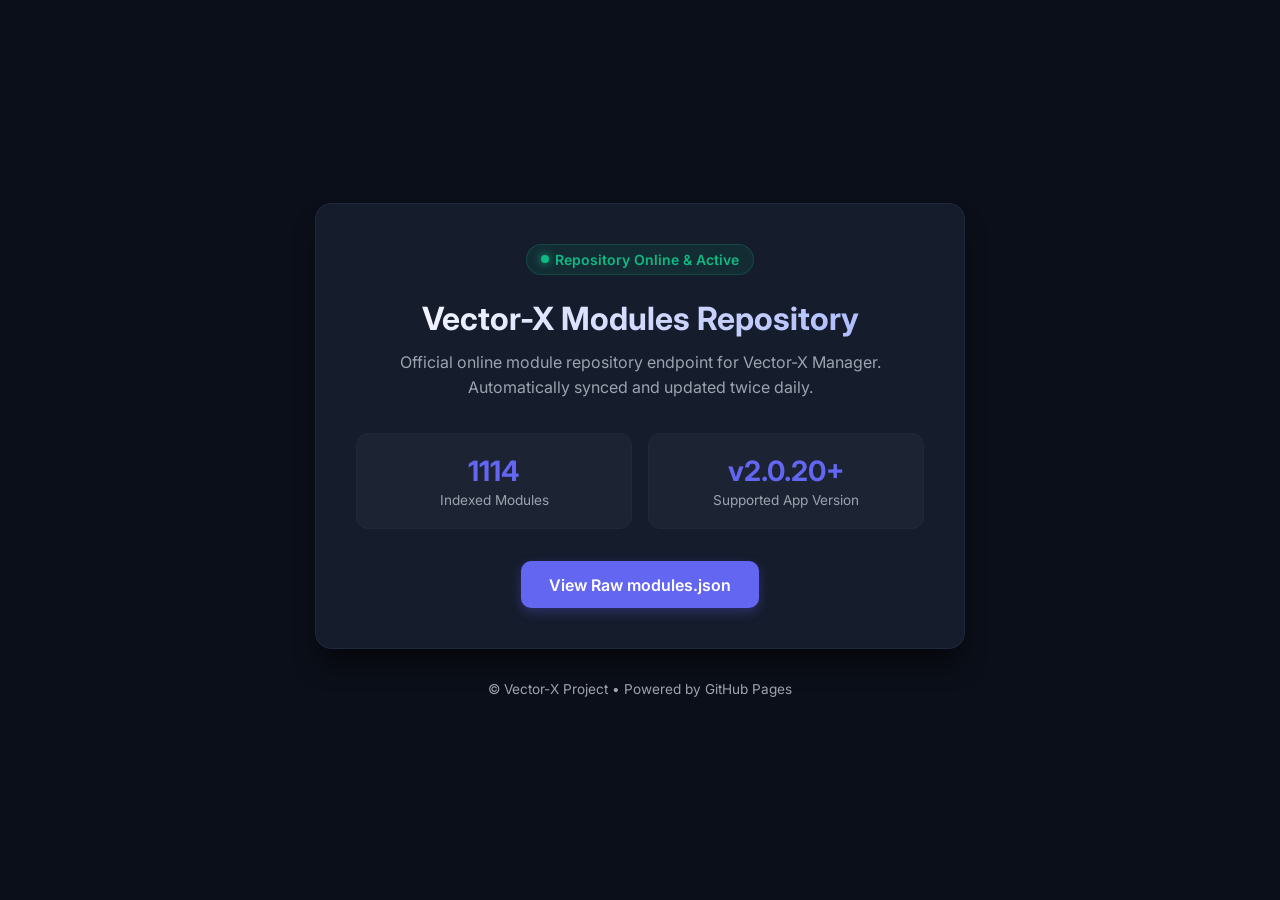
==== index.html @ 31c5edbc "Auto-update modules.json be198a957a467368be9894625952ea8dfa7491eb" ====
<!DOCTYPE html>
<html lang="en">
<head>
    <meta charset="UTF-8">
    <meta name="viewport" content="width=device-width, initial-scale=1.0">
    <title>Vector-X Modules Repository</title>
    <link rel="preconnect" href="https://fonts.googleapis.com">
    <link rel="preconnect" href="https://fonts.gstatic.com" crossorigin>
    <link href="https://fonts.googleapis.com/css2?family=Inter:wght@300;400;600;700&display=swap" rel="stylesheet">
    <style>
        :root {
            --bg-color: #0b0f19;
            --card-bg: #151c2c;
            --accent-color: #6366f1;
            --accent-hover: #4f46e5;
            --text-main: #f3f4f6;
            --text-muted: #9ca3af;
            --border-color: #1f293d;
            --success-color: #10b981;
        }
        * { margin: 0; padding: 0; box-sizing: border-box; font-family: 'Inter', sans-serif; }
        body {
            background-color: var(--bg-color);
            color: var(--text-main);
            min-height: 100vh;
            display: flex;
            flex-direction: column;
            justify-content: center;
            align-items: center;
            padding: 2rem 1rem;
        }
        .container {
            max-width: 650px;
            width: 100%;
            background: var(--card-bg);
            border: 1px solid var(--border-color);
            border-radius: 16px;
            padding: 2.5rem;
            box-shadow: 0 20px 25px -5px rgba(0, 0, 0, 0.5);
            text-align: center;
        }
        .badge {
            display: inline-flex;
            align-items: center;
            gap: 6px;
            background: rgba(16, 185, 129, 0.1);
            color: var(--success-color);
            padding: 6px 14px;
            border-radius: 20px;
            font-size: 0.875rem;
            font-weight: 600;
            margin-bottom: 1.5rem;
            border: 1px solid rgba(16, 185, 129, 0.2);
        }
        .dot {
            width: 8px;
            height: 8px;
            background-color: var(--success-color);
            border-radius: 50%;
            display: inline-block;
            box-shadow: 0 0 8px var(--success-color);
        }
        h1 {
            font-size: 2rem;
            font-weight: 700;
            margin-bottom: 0.75rem;
            background: linear-gradient(135deg, #fff 0%, #a5b4fc 100%);
            -webkit-background-clip: text;
            -webkit-text-fill-color: transparent;
        }
        p {
            color: var(--text-muted);
            font-size: 1rem;
            line-height: 1.6;
            margin-bottom: 2rem;
        }
        .stats-grid {
            display: grid;
            grid-template-columns: 1fr 1fr;
            gap: 1rem;
            margin-bottom: 2rem;
        }
        .stat-card {
            background: rgba(255, 255, 255, 0.03);
            border: 1px solid var(--border-color);
            border-radius: 12px;
            padding: 1.25rem;
        }
        .stat-val {
            font-size: 1.75rem;
            font-weight: 700;
            color: var(--accent-color);
        }
        .stat-lbl {
            font-size: 0.85rem;
            color: var(--text-muted);
            margin-top: 4px;
        }
        .btn {
            display: inline-block;
            background-color: var(--accent-color);
            color: #fff;
            padding: 0.85rem 1.75rem;
            border-radius: 10px;
            text-decoration: none;
            font-weight: 600;
            transition: all 0.2s ease;
            box-shadow: 0 4px 12px rgba(99, 102, 241, 0.3);
        }
        .btn:hover {
            background-color: var(--accent-hover);
            transform: translateY(-2px);
        }
        footer {
            margin-top: 2rem;
            color: var(--text-muted);
            font-size: 0.85rem;
        }
    </style>
</head>
<body>
    <div class="container">
        <div class="badge">
            <span class="dot"></span> Repository Online & Active
        </div>
        <h1>Vector-X Modules Repository</h1>
        <p>Official online module repository endpoint for Vector-X Manager. Automatically synced and updated twice daily.</p>
        
        <div class="stats-grid">
            <div class="stat-card">
                <div class="stat-val">1114</div>
                <div class="stat-lbl">Indexed Modules</div>
            </div>
            <div class="stat-card">
                <div class="stat-val">v2.0.20+</div>
                <div class="stat-lbl">Supported App Version</div>
            </div>
        </div>
        
        <a href="modules.json" class="btn">View Raw modules.json</a>
    </div>
    <footer>
        &copy; Vector-X Project &bull; Powered by GitHub Pages
    </footer>
</body>
</html>
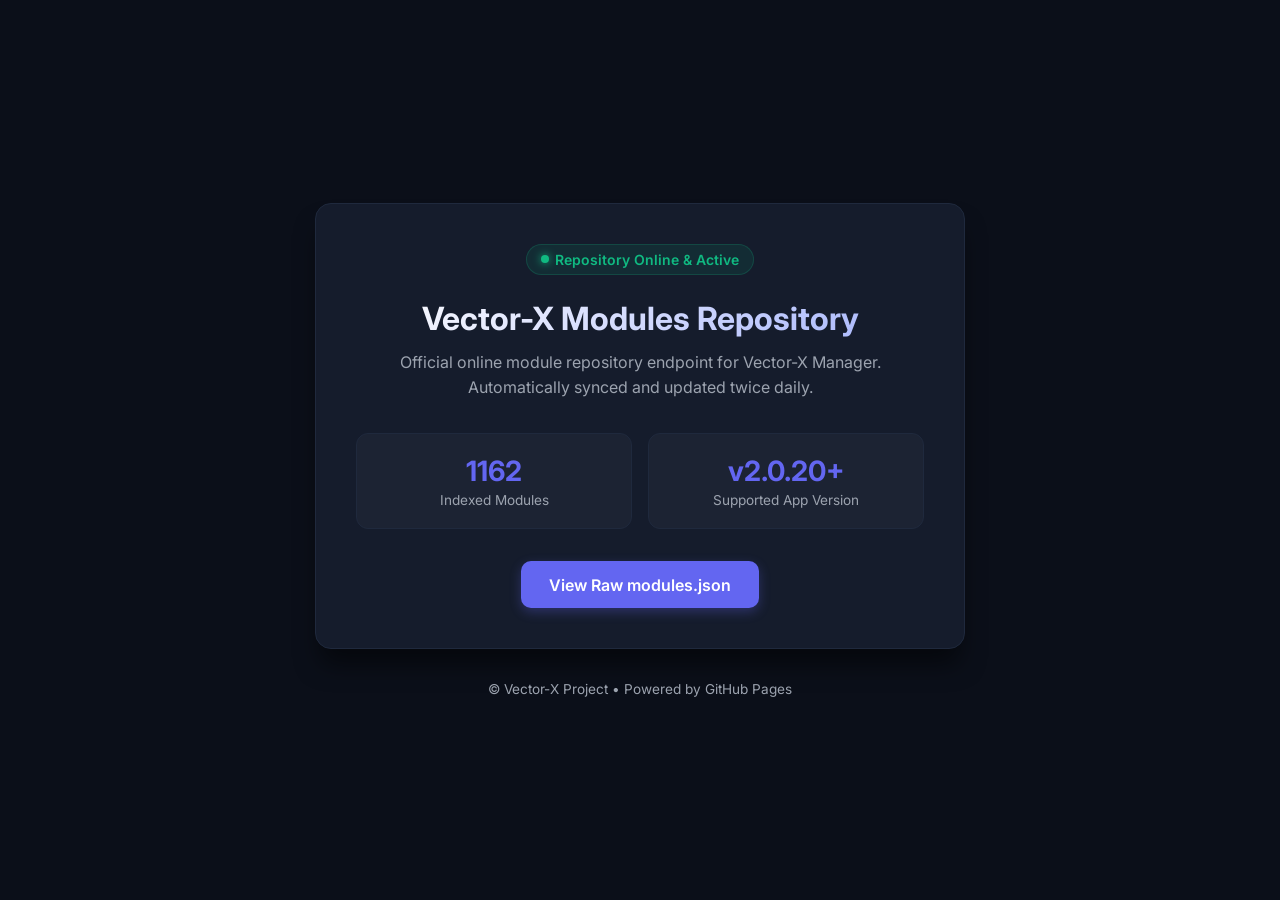
==== commit 9a3badbf: "Auto-update modules.json be198a957a467368be9894625952ea8dfa7491eb" ====
--- a/index.html
+++ b/index.html
@@ -128,7 +128,7 @@
         
         <div class="stats-grid">
             <div class="stat-card">
-                <div class="stat-val">1114</div>
+                <div class="stat-val">1162</div>
                 <div class="stat-lbl">Indexed Modules</div>
             </div>
             <div class="stat-card">
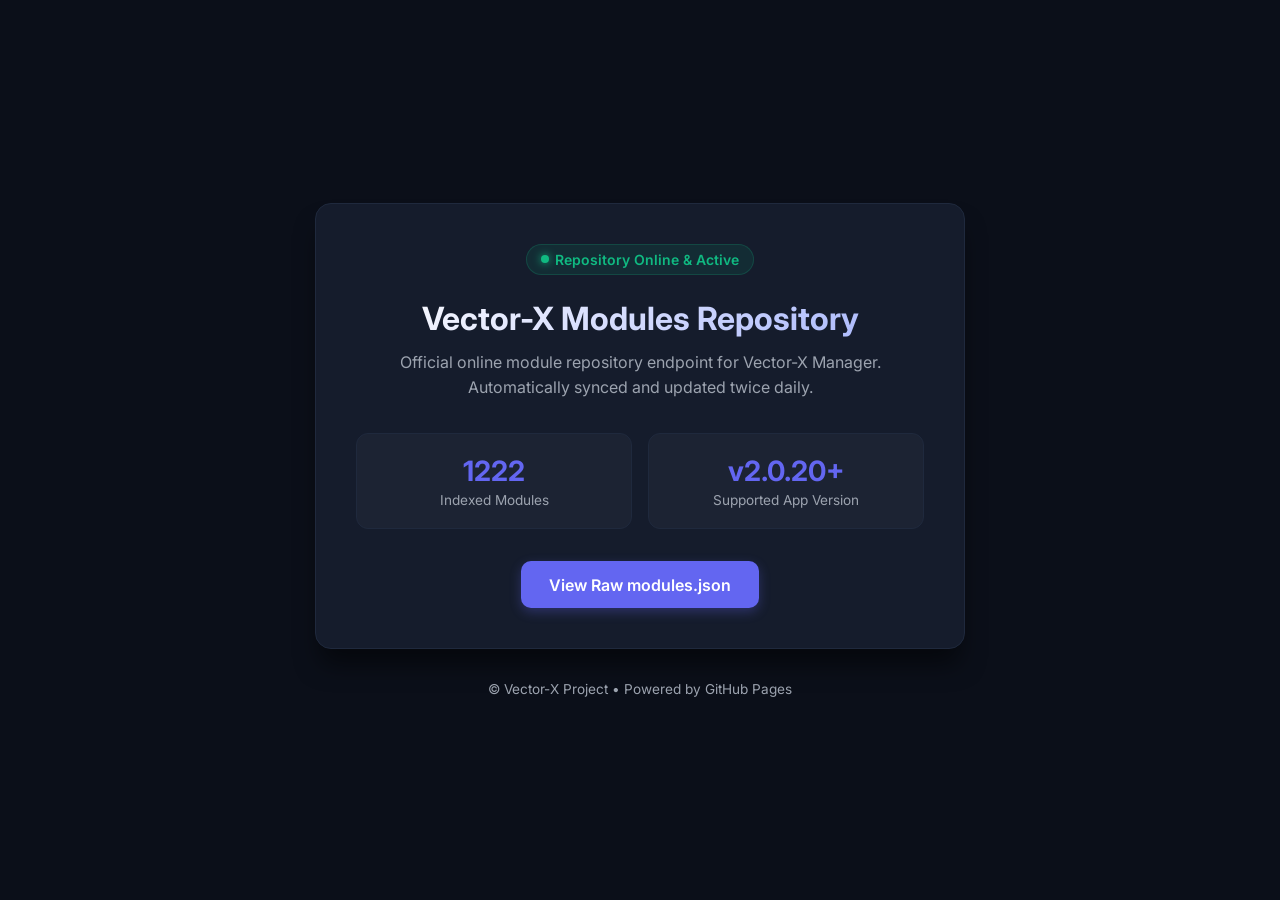
==== commit 71bef939: "Auto-update modules.json be198a957a467368be9894625952ea8dfa7491eb" ====
--- a/index.html
+++ b/index.html
@@ -128,7 +128,7 @@
         
         <div class="stats-grid">
             <div class="stat-card">
-                <div class="stat-val">1162</div>
+                <div class="stat-val">1222</div>
                 <div class="stat-lbl">Indexed Modules</div>
             </div>
             <div class="stat-card">
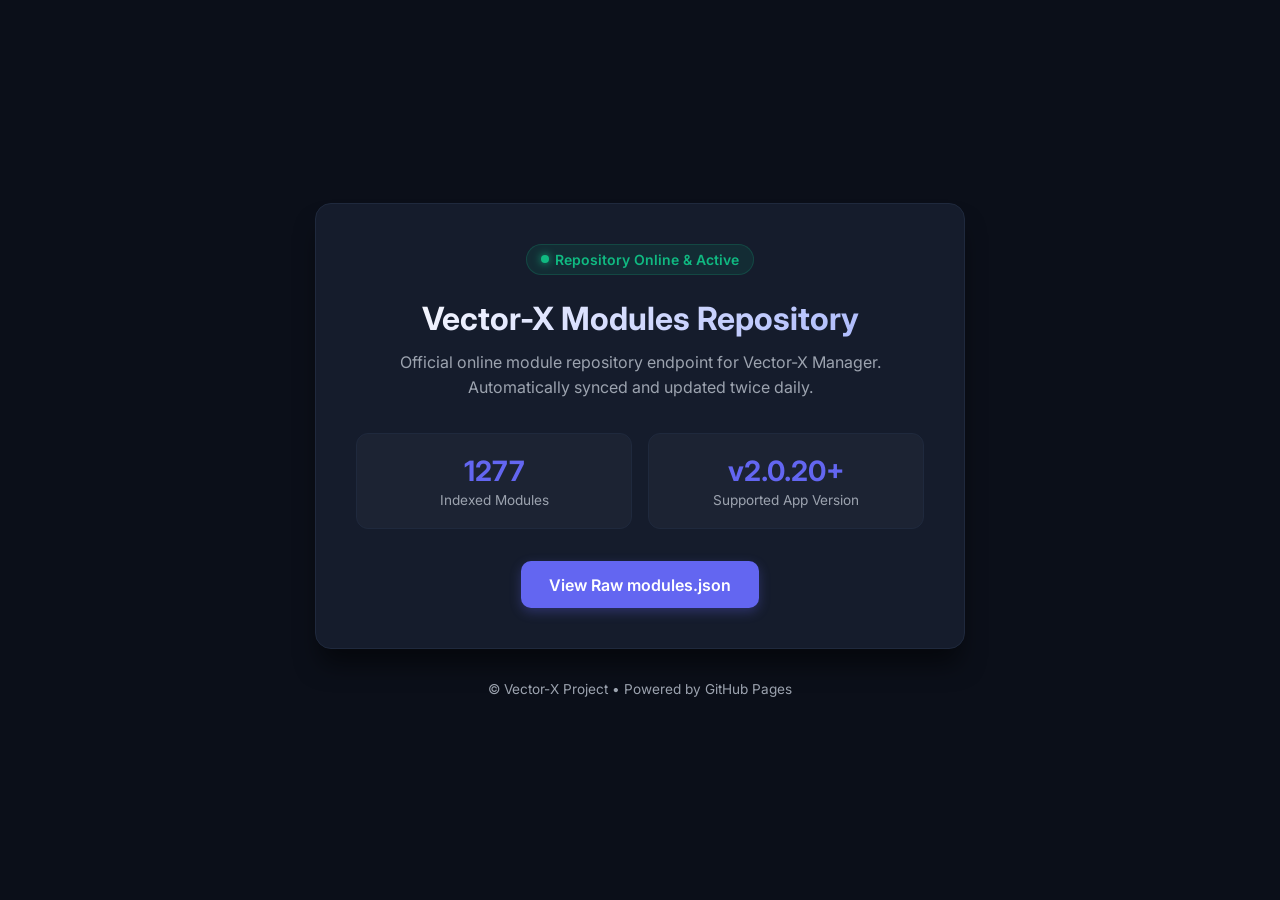
==== commit 7165b640: "Auto-update modules.json da4b09fb7a55e2f1618ace4784bed1e6297630e0" ====
--- a/index.html
+++ b/index.html
@@ -128,7 +128,7 @@
         
         <div class="stats-grid">
             <div class="stat-card">
-                <div class="stat-val">1222</div>
+                <div class="stat-val">1277</div>
                 <div class="stat-lbl">Indexed Modules</div>
             </div>
             <div class="stat-card">
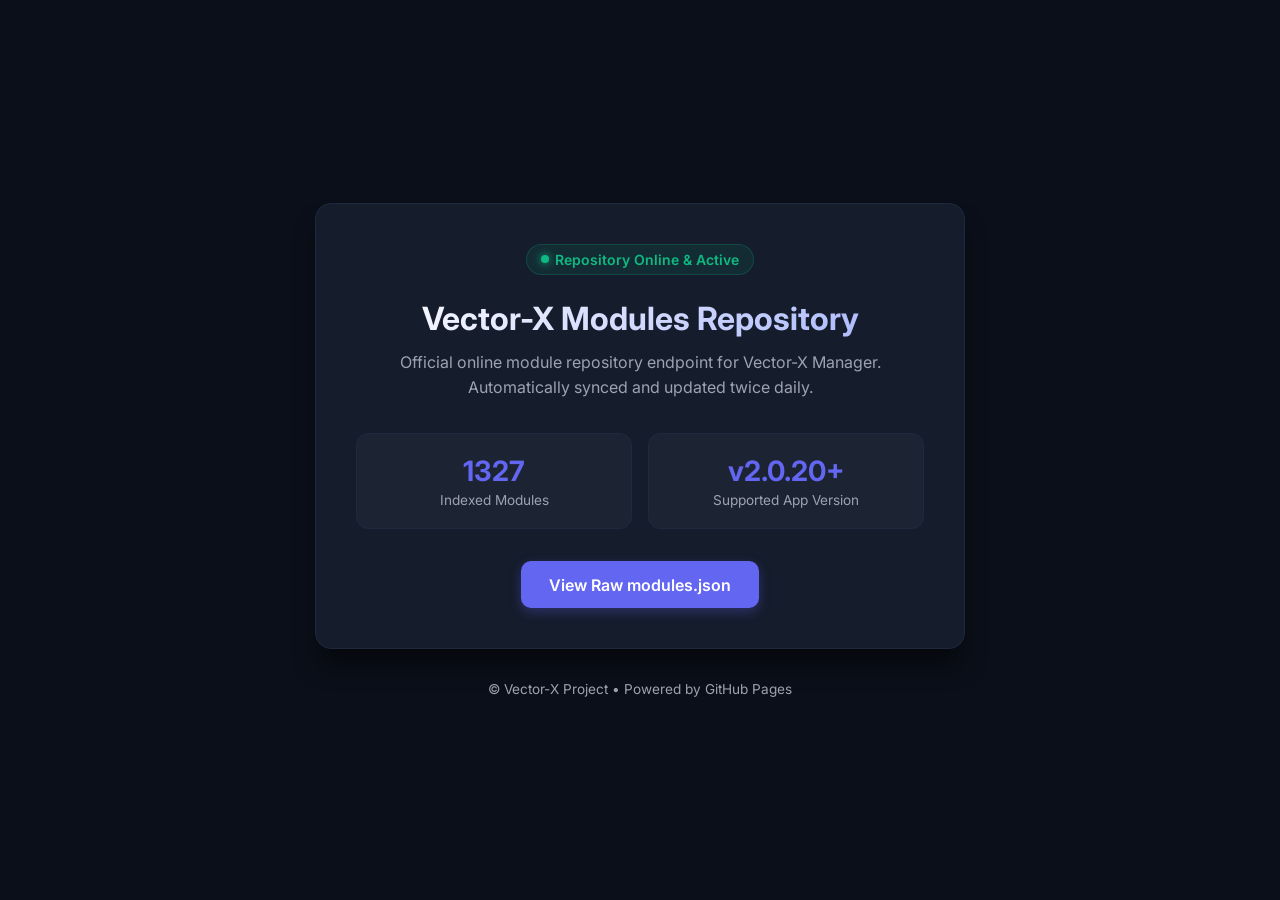
==== commit 13ef44d4: "Auto-update modules.json da4b09fb7a55e2f1618ace4784bed1e6297630e0" ====
--- a/index.html
+++ b/index.html
@@ -128,7 +128,7 @@
         
         <div class="stats-grid">
             <div class="stat-card">
-                <div class="stat-val">1277</div>
+                <div class="stat-val">1327</div>
                 <div class="stat-lbl">Indexed Modules</div>
             </div>
             <div class="stat-card">
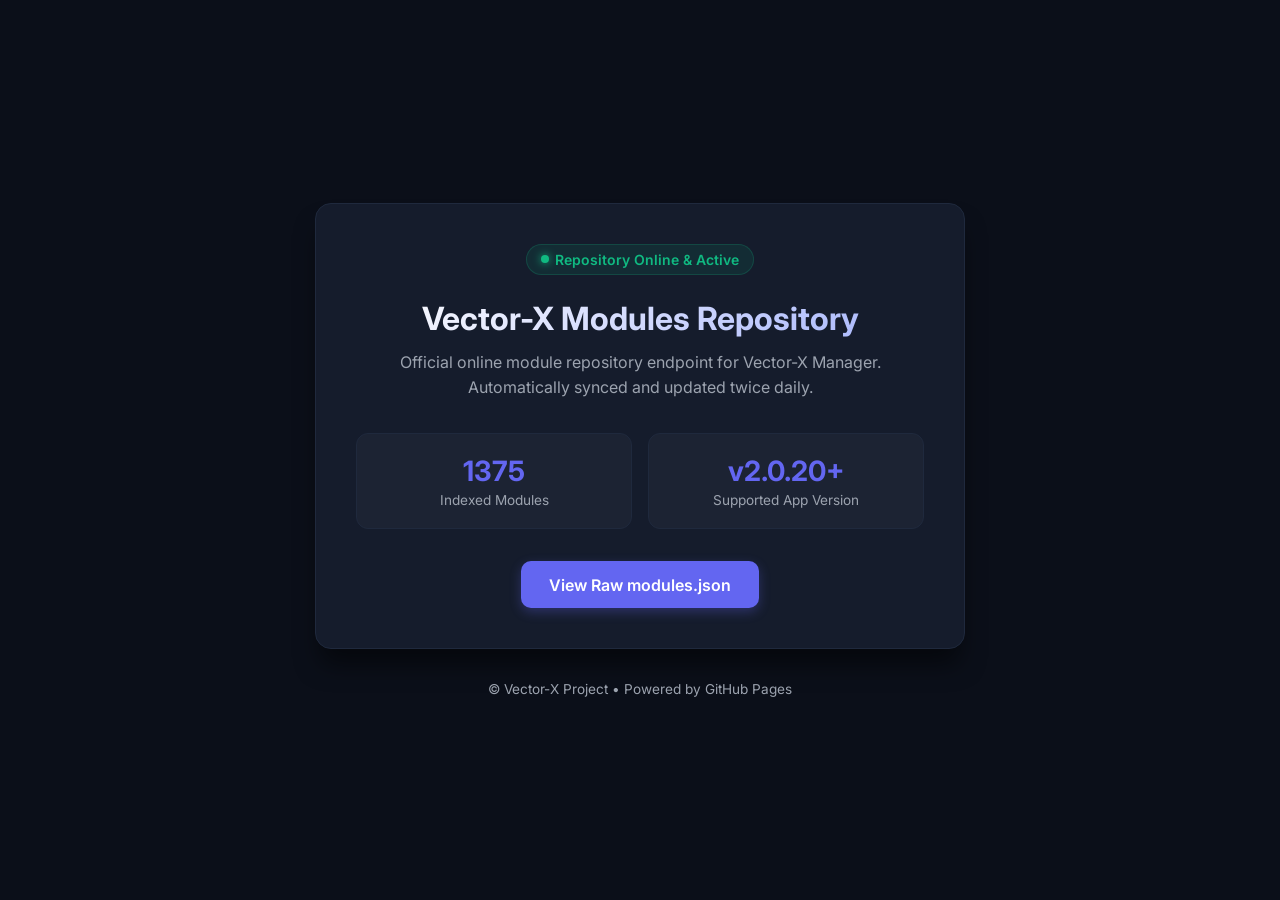
==== commit ff50b9fe: "Auto-update modules.json da4b09fb7a55e2f1618ace4784bed1e6297630e0" ====
--- a/index.html
+++ b/index.html
@@ -128,7 +128,7 @@
         
         <div class="stats-grid">
             <div class="stat-card">
-                <div class="stat-val">1327</div>
+                <div class="stat-val">1375</div>
                 <div class="stat-lbl">Indexed Modules</div>
             </div>
             <div class="stat-card">
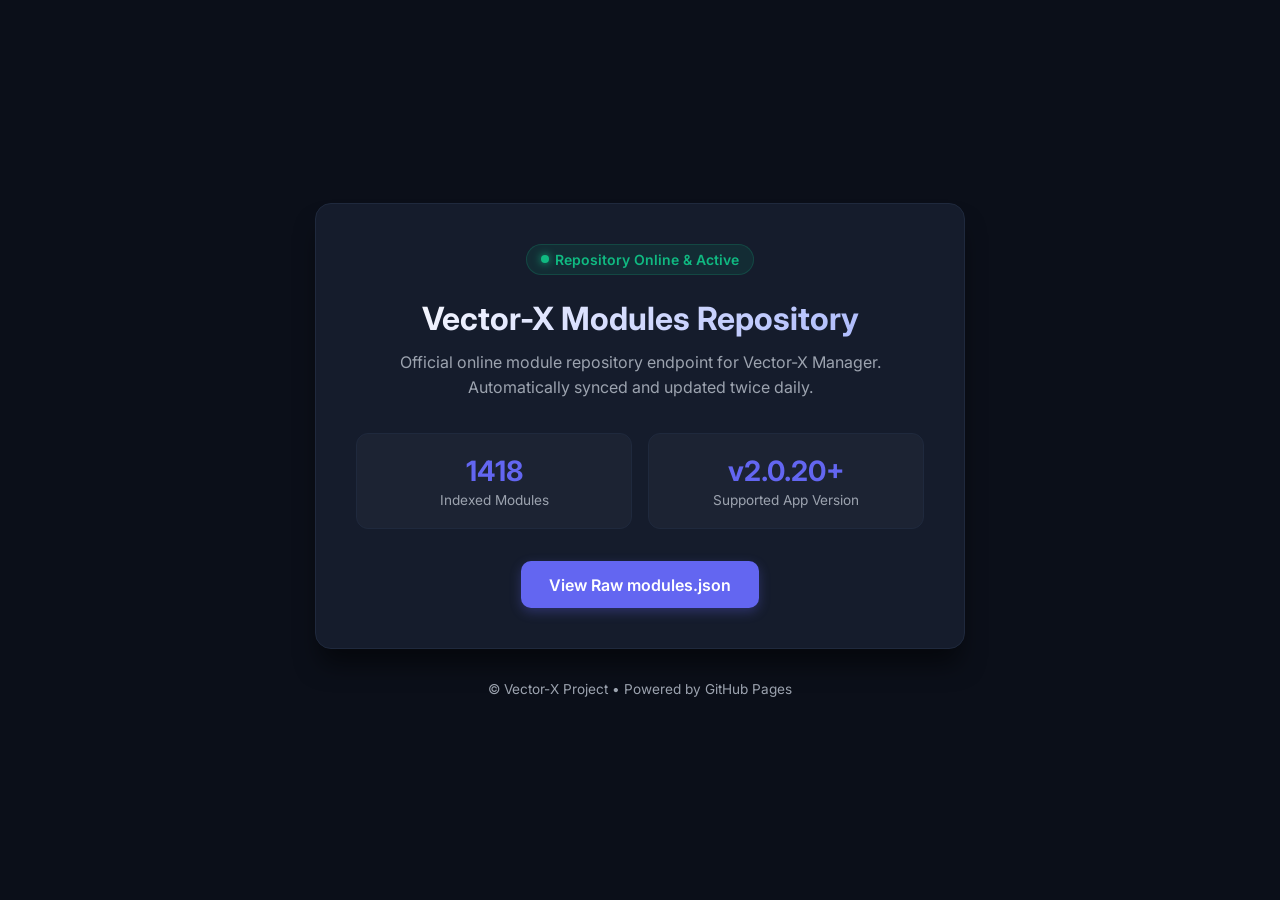
==== commit 57f66f3c: "Auto-update modules.json ac715c066e3e6260045fa8c7cc02bcff29429a9c" ====
--- a/index.html
+++ b/index.html
@@ -128,7 +128,7 @@
         
         <div class="stats-grid">
             <div class="stat-card">
-                <div class="stat-val">1375</div>
+                <div class="stat-val">1418</div>
                 <div class="stat-lbl">Indexed Modules</div>
             </div>
             <div class="stat-card">
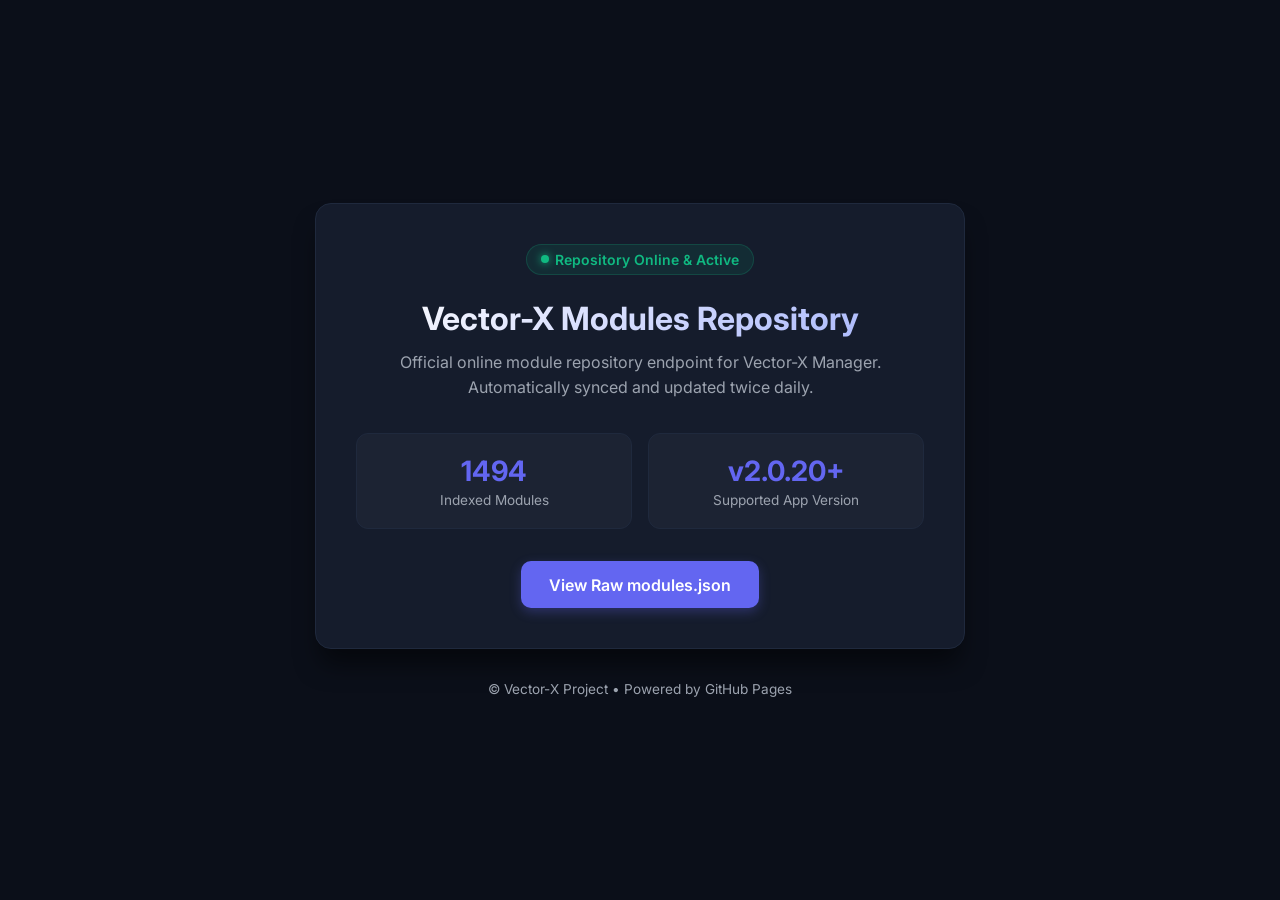
==== commit bad15d49: "Auto-update modules.json ac715c066e3e6260045fa8c7cc02bcff29429a9c" ====
--- a/index.html
+++ b/index.html
@@ -128,7 +128,7 @@
         
         <div class="stats-grid">
             <div class="stat-card">
-                <div class="stat-val">1418</div>
+                <div class="stat-val">1494</div>
                 <div class="stat-lbl">Indexed Modules</div>
             </div>
             <div class="stat-card">
